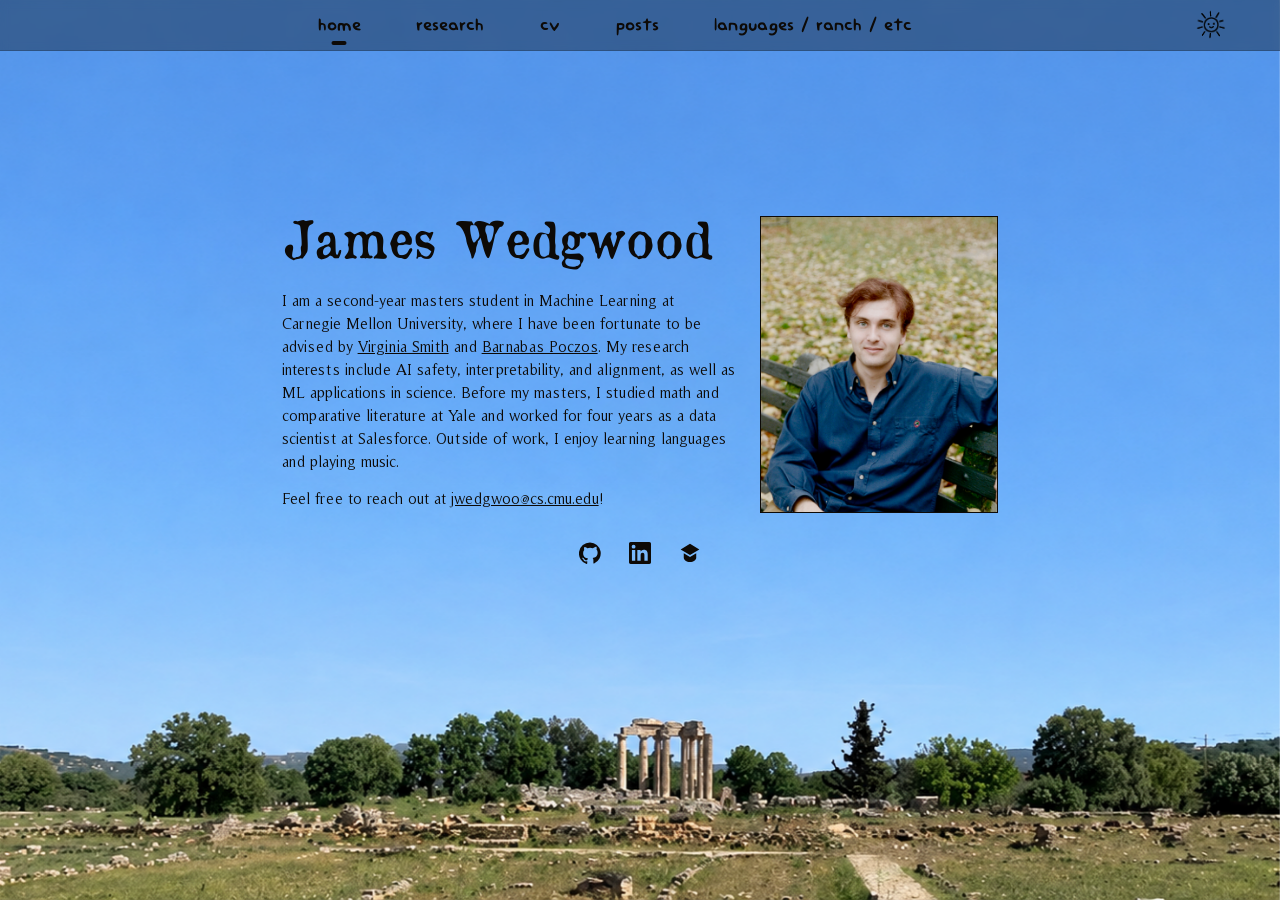
==== index.html @ c42f1ec7 "First version done" ====
<!doctype html>
<html lang="en">
  <head>
    <meta charset="utf-8">
    <meta name="viewport" content="width=device-width, initial-scale=1">
    <title>James Wedgwood</title>
    <link rel="icon" href="images/icons/favicon.ico" sizes="any">
    <link rel="icon" type="image/png" href="images/icons/favicon.png">
    <link rel="stylesheet" href="styles.css">
  </head>
  <body>
    <div class="background background-day" aria-hidden="true"></div>
    <div class="background background-night" aria-hidden="true"></div>

    <header class="site-header">
      <nav class="site-nav" aria-label="Primary navigation">
        <a class="nav-link glow-blue" href="index.html" aria-current="page">home</a>
        <a class="nav-link glow-yellow" href="research.html">research</a>
        <a class="nav-link glow-pink" href="cv.pdf" target="_blank" rel="noopener" type="application/pdf">cv</a>
        <a class="nav-link glow-orange" href="posts.html">posts</a>
        <a class="nav-link glow-green" href="languages.html">languages / ranch / etc</a>
      </nav>

      <button class="theme-toggle" type="button" aria-label="Switch to night mode" aria-pressed="false">
        <img class="theme-icon theme-icon-day" src="images/icons/sun-toggle.png" alt="">
        <img class="theme-icon theme-icon-night" src="images/icons/moon-toggle.png" alt="">
      </button>
    </header>

    <main class="home">
      <section class="intro" aria-labelledby="page-title">
        <img class="headshot" src="images/James%20Wedgwood.JPEG" alt="James Wedgwood">
        <h1 id="page-title">James Wedgwood</h1>
        <div class="intro-copy">
          <p>
            I am a second-year masters student in Machine Learning at Carnegie Mellon University,
            where I have been fortunate to be advised by <a href="https://www.cs.cmu.edu/~smithv/">Virginia Smith</a>
            and <a href="https://www.cs.cmu.edu/~bapoczos/">Barnabas Poczos</a>. My research interests include AI safety, interpretability, and alignment,
            as well as ML applications in science. Before my masters, I studied math and comparative literature at Yale
            and worked for four years as a data scientist at Salesforce.
            Outside of work, I enjoy learning languages and playing music.
          </p>
          <p>
            Feel free to reach out at <a href="mailto:jwedgwoo@cs.cmu.edu">jwedgwoo@cs.cmu.edu</a>!
          </p>
        </div>

        <div class="social-links" aria-label="Social links">
          <a class="social-link" href="https://github.com/jtbwedgwood" aria-label="GitHub">
            <svg viewBox="0 0 24 24" aria-hidden="true">
              <path d="M12 .5A12 12 0 0 0 8.2 23.9c.6.1.8-.3.8-.6v-2.2c-3.3.7-4-1.4-4-1.4-.5-1.3-1.3-1.7-1.3-1.7-1.1-.7.1-.7.1-.7 1.2.1 1.8 1.2 1.8 1.2 1.1 1.8 2.8 1.3 3.5 1 .1-.8.4-1.3.8-1.6-2.6-.3-5.4-1.3-5.4-5.9 0-1.3.5-2.4 1.2-3.2-.1-.3-.5-1.6.1-3.2 0 0 1-.3 3.3 1.2a11.4 11.4 0 0 1 6 0C18 4.8 19 5.1 19 5.1c.6 1.6.2 2.9.1 3.2.8.8 1.2 1.9 1.2 3.2 0 4.6-2.8 5.6-5.4 5.9.4.4.8 1.1.8 2.2v3.3c0 .3.2.7.8.6A12 12 0 0 0 12 .5Z"></path>
            </svg>
          </a>
          <a class="social-link" href="https://www.linkedin.com/in/james-wedgwood-a97592157/" aria-label="LinkedIn">
            <svg viewBox="0 0 24 24" aria-hidden="true">
              <path d="M20.4 20.4h-3.6v-5.7c0-1.4 0-3.1-1.9-3.1s-2.2 1.5-2.2 3v5.8H9.1V8.8h3.5v1.6h.1a3.8 3.8 0 0 1 3.4-1.9c3.7 0 4.3 2.4 4.3 5.5v6.4ZM5 7.2a2.1 2.1 0 1 1 0-4.2 2.1 2.1 0 0 1 0 4.2Zm1.8 13.2H3.2V8.8h3.6v11.6ZM22.2 0H1.8C.8 0 0 .8 0 1.8v20.4C0 23.2.8 24 1.8 24h20.4c1 0 1.8-.8 1.8-1.8V1.8c0-1-.8-1.8-1.8-1.8Z"></path>
            </svg>
          </a>
          <a class="social-link" href="https://scholar.google.com/citations?hl=en&amp;user=WwxrjTkAAAAJ" aria-label="Google Scholar">
            <svg viewBox="0 0 24 24" aria-hidden="true">
              <path d="M12 2 1.8 8.1 12 14.2l10.2-6.1L12 2Zm0 14.4L5.2 12.3v4.5c0 2.7 3 4.9 6.8 4.9s6.8-2.2 6.8-4.9v-4.5L12 16.4Z"></path>
            </svg>
          </a>
        </div>
      </section>
    </main>

    <script src="script.js"></script>
  </body>
</html>
---- styles.css ----
@font-face {
  font-family: "Old Newsprint";
  src: url("fonts/OldNewspaperTypes.ttf") format("truetype");
  font-display: swap;
}

@font-face {
  font-family: "Timeless";
  src: url("fonts/timeless/Timeless.ttf") format("truetype");
  font-display: swap;
}

@font-face {
  font-family: "Timeless";
  src: url("fonts/timeless/Timeless-Bold.ttf") format("truetype");
  font-weight: 700;
  font-display: swap;
}

@font-face {
  font-family: "Homer Simpson";
  src: url("fonts/Homer_Simpson_Revised.ttf") format("truetype");
  font-display: swap;
}

@font-face {
  font-family: "Hanzi Kaishu";
  src: url("fonts/Hanzi-Kaishu Regular/Hanzi-Kaishu Regular.ttf") format("truetype");
  font-display: swap;
}

:root {
  --text: #0d0a07;
  --header-bg: rgba(0, 0, 0, 0.35);
  --header-border: rgba(0, 0, 0, 0.16);
  --panel-border: rgba(25, 20, 15, 0.18);
  --shadow: rgba(30, 22, 12, 0.18);
  color-scheme: light;
}

body.night {
  --text: #fffaf0;
  --header-bg: rgba(255, 255, 255, 0.24);
  --header-border: rgba(255, 255, 255, 0.28);
  --panel-border: rgba(255, 255, 255, 0.22);
  --shadow: rgba(0, 0, 0, 0.38);
  color-scheme: dark;
}

body.research-page {
  --text: #1f1807;
  --header-bg: rgba(184, 136, 18, 0.36);
  --header-border: rgba(107, 77, 5, 0.2);
  --panel-border: rgba(54, 39, 5, 0.18);
  --shadow: rgba(88, 62, 5, 0.14);
  background: #fff3ba;
}

body.posts-page {
  --text: #20130a;
  --header-bg: rgba(196, 100, 20, 0.34);
  --header-border: rgba(120, 55, 8, 0.2);
  --panel-border: rgba(64, 30, 4, 0.18);
  --shadow: rgba(103, 45, 6, 0.14);
  background: #ffe2c3;
}

body.languages-page {
  --text: #102115;
  --header-bg: rgba(47, 104, 61, 0.42);
  --header-border: rgba(19, 70, 32, 0.24);
  --panel-border: rgba(24, 67, 35, 0.2);
  --shadow: rgba(24, 86, 39, 0.15);
  background: #dff1d8;
}

* {
  box-sizing: border-box;
}

html {
  min-height: 100%;
}

body {
  min-height: 100vh;
  margin: 0;
  overflow-x: hidden;
  color: var(--text);
  font-family: "Timeless", Georgia, serif;
  transition: color 900ms ease;
}

.background {
  position: fixed;
  inset: 0;
  z-index: -2;
  background-position: center;
  background-size: cover;
  transition: opacity 1200ms ease-in-out;
}

.background-day {
  background-image: url("images/Nemea_day_full.png");
  opacity: 1;
}

.background-night {
  background-image: url("images/Nemea_night_full.png");
  opacity: 0;
}

body.night .background-day {
  opacity: 0;
}

body.night .background-night {
  opacity: 1;
}

.site-header {
  position: fixed;
  top: 0;
  left: 0;
  right: 0;
  z-index: 10;
  min-height: 50px;
  display: grid;
  grid-template-columns: 1fr auto;
  align-items: center;
  gap: 14px;
  padding: 7px clamp(18px, 4vw, 54px);
  background: var(--header-bg);
  border-bottom: 1px solid var(--header-border);
  backdrop-filter: blur(4px);
  transition: background-color 900ms ease, border-color 900ms ease;
  overflow: visible;
}

.research-page .site-header::after,
.posts-page .site-header::after,
.languages-page .site-header::after {
  content: "";
  width: 36px;
  height: 36px;
}

.site-nav {
  display: flex;
  align-items: center;
  justify-content: center;
  gap: clamp(16px, 3.4vw, 50px);
  min-width: 0;
  overflow: visible;
}

.nav-link {
  position: relative;
  display: inline-flex;
  align-items: center;
  justify-content: center;
  min-height: 32px;
  padding: 0 6px;
  color: var(--text);
  font-family: "Homer Simpson", "Comic Sans MS", cursive;
  font-size: clamp(1.05rem, 1.9vw, 1.58rem);
  line-height: 1;
  text-decoration: none;
  white-space: nowrap;
  transition: color 600ms ease, transform 200ms ease;
  isolation: isolate;
  overflow: visible;
}

.nav-link::before {
  content: "";
  position: absolute;
  left: 50%;
  top: 50%;
  width: 180%;
  height: 160%;
  z-index: -1;
  opacity: 0;
  pointer-events: none;
  transform: translate(-50%, -50%) scale(0.78);
  transition: opacity 260ms ease, transform 260ms ease;
}

.nav-link:hover,
.nav-link:focus-visible {
  transform: translateY(-1px);
}

.nav-link:hover::before,
.nav-link:focus-visible::before {
  opacity: 1;
  transform: translate(-50%, -50%) scale(1);
}

.nav-link[aria-current="page"]::after {
  content: "";
  position: absolute;
  left: 50%;
  bottom: -4px;
  width: 15px;
  height: 4px;
  border-radius: 999px;
  background: currentColor;
  transform: translateX(-50%);
}

.glow-orange::before {
  background: radial-gradient(ellipse at center, rgba(255, 126, 35, 0.82) 0%, rgba(255, 126, 35, 0.42) 32%, rgba(255, 126, 35, 0.16) 56%, rgba(255, 126, 35, 0) 78%);
}

.glow-pink::before {
  background: radial-gradient(ellipse at center, rgba(255, 85, 190, 0.78) 0%, rgba(255, 85, 190, 0.42) 32%, rgba(255, 85, 190, 0.16) 56%, rgba(255, 85, 190, 0) 78%);
}

.glow-green::before {
  background: radial-gradient(ellipse at center, rgba(72, 235, 108, 0.78) 0%, rgba(72, 235, 108, 0.4) 32%, rgba(72, 235, 108, 0.15) 56%, rgba(72, 235, 108, 0) 78%);
}

.glow-yellow::before {
  background: radial-gradient(ellipse at center, rgba(255, 232, 60, 0.82) 0%, rgba(255, 232, 60, 0.42) 32%, rgba(255, 232, 60, 0.16) 56%, rgba(255, 232, 60, 0) 78%);
}

.glow-blue::before {
  background: radial-gradient(ellipse at center, rgba(72, 194, 255, 0.72) 0%, rgba(72, 194, 255, 0.38) 32%, rgba(72, 194, 255, 0.14) 56%, rgba(72, 194, 255, 0) 78%);
}

.theme-toggle {
  position: relative;
  width: 36px;
  height: 36px;
  flex: 0 0 auto;
  border: 0;
  border-radius: 0;
  background: transparent;
  box-shadow: none;
  cursor: pointer;
  padding: 0;
  transition: transform 180ms ease;
}

.theme-toggle:hover,
.theme-toggle:focus-visible {
  transform: rotate(-8deg) scale(1.05);
}

.theme-icon {
  position: absolute;
  inset: 0;
  width: 36px;
  height: 36px;
  object-fit: contain;
  filter: contrast(2.2) drop-shadow(0 0 0 currentColor);
  transition: opacity 500ms ease, transform 500ms ease, filter 800ms ease;
}

.theme-icon-day {
  opacity: 1;
}

.theme-icon-night {
  opacity: 0;
  transform: scale(0.72) rotate(18deg);
  filter: invert(1) contrast(2.2) drop-shadow(0 0 0 currentColor);
}

body.night .theme-icon-day {
  opacity: 0;
  transform: scale(0.72) rotate(-18deg);
  filter: invert(1) contrast(2.2) drop-shadow(0 0 0 currentColor);
}

body.night .theme-icon-night {
  opacity: 1;
  transform: scale(1) rotate(0);
}

.home {
  min-height: 100vh;
  display: grid;
  place-items: center;
  padding: 54px clamp(18px, 5vw, 72px) clamp(154px, 19vh, 240px);
}

.intro {
  width: min(60vw, 990px);
  min-width: 560px;
  padding: clamp(12px, 2vw, 28px);
}

h1 {
  margin: 0 0 16px;
  font-family: "Old Newsprint", Georgia, serif;
  font-size: clamp(2.6rem, 3.9vw, 4.1rem);
  font-weight: 400;
  line-height: 0.86;
  letter-spacing: 0;
}

.intro-copy {
  font-size: clamp(0.96rem, 1.18vw, 1.12rem);
  line-height: 1.5;
  margin-top: 30px;
}

.intro-copy p {
  margin: 0 0 14px;
}

.intro-copy a,
.intro-copy a:visited,
.intro-copy a:hover,
.intro-copy a:active,
.intro-copy a:focus-visible {
  color: currentColor;
  text-decoration-color: currentColor;
}

.research-copy a,
.research-copy a:visited,
.research-copy a:hover,
.research-copy a:active,
.research-copy a:focus-visible {
  color: currentColor;
  text-decoration-color: currentColor;
}

.headshot {
  float: right;
  width: min(40%, 238px);
  aspect-ratio: 4 / 5;
  margin: 0 0 14px 24px;
  object-fit: cover;
  object-position: center 20%;
  border: 1.5px solid currentColor;
}

.social-links {
  clear: both;
  display: flex;
  justify-content: center;
  align-items: center;
  gap: 22px;
  padding-top: 12px;
  margin-bottom: 0;
}

.social-link {
  display: grid;
  place-items: center;
  width: 28px;
  height: 28px;
  color: var(--text);
  text-decoration: none;
  transition: transform 180ms ease, color 600ms ease;
}

.social-link:hover,
.social-link:focus-visible {
  transform: translateY(-3px) rotate(-2deg);
}

.social-link svg {
  width: 22px;
  height: 22px;
  fill: currentColor;
}

.posts-shell {
  min-height: 100vh;
  display: grid;
  place-items: center;
  padding: 54px clamp(18px, 5vw, 72px) clamp(154px, 19vh, 240px);
}

.posts-panel {
  width: min(72vw, 1120px);
  min-width: 560px;
  padding: clamp(12px, 2vw, 28px);
}

.post-list {
  margin-top: 54px;
  padding-left: clamp(34px, 4.6vw, 72px);
}

.post-row {
  display: grid;
  grid-template-columns: 118px minmax(0, 1fr);
  align-items: baseline;
  column-gap: 26px;
}

.post-row time {
  color: #4d4944;
  font-family: "Courier New", Courier, monospace;
  font-size: clamp(0.93rem, 1.38vw, 1.22rem);
  white-space: nowrap;
}

.post-main {
  display: inline-flex;
  align-items: baseline;
  gap: 8px;
  min-width: 0;
}

.post-title,
.post-arrow {
  color: var(--text);
  transition: color 600ms ease;
}

.post-title {
  font-size: clamp(1.19rem, 1.95vw, 1.88rem);
  font-weight: 700;
  line-height: 1.1;
  white-space: nowrap;
  text-decoration: underline;
  text-decoration-thickness: 1.5px;
  text-underline-offset: 4px;
}

.post-source {
  font-size: clamp(1.19rem, 1.95vw, 1.88rem);
  line-height: 1.1;
  white-space: nowrap;
}

.post-arrow {
  display: inline-grid;
  place-items: center;
  width: 22px;
  height: 22px;
  flex: 0 0 auto;
  text-decoration: none;
  transform: translateY(-4px);
  transition: transform 180ms ease, color 600ms ease;
}

.post-arrow:hover,
.post-arrow:focus-visible {
  transform: translate(2px, -7px) rotate(-1deg);
}

.post-arrow:active {
  transform: translateY(-4px);
}

.post-arrow svg {
  width: 23px;
  height: 23px;
  fill: none;
  stroke: currentColor;
  stroke-width: 2.8;
  stroke-linecap: round;
  stroke-linejoin: round;
}

.research-shell {
  width: min(88vw, 1180px);
  margin: 0 auto;
  padding: 88px 0 64px;
}

.research-section {
  font-size: clamp(1rem, 1.12vw, 1.13rem);
  line-height: 1.52;
}

.research-section h1 {
  margin-bottom: 28px;
}

.research-entry,
.publication-entry {
  clear: both;
  margin-bottom: 42px;
}

.research-entry::after,
.publication-entry::after {
  content: "";
  display: block;
  clear: both;
}

.research-entry h2,
.publication-entry h2 {
  margin: 0 0 8px;
  font-family: "Timeless", Georgia, serif;
  font-size: clamp(1.22rem, 1.55vw, 1.52rem);
  font-weight: 700;
  line-height: 1.2;
  letter-spacing: 0;
}

.research-entry p,
.publication-entry p {
  margin: 0 0 12px;
}

.publication-entry .byline {
  margin-bottom: 4px;
}

.publication-entry .venue {
  margin-bottom: 12px;
}

.media-strip,
.media-frame {
  float: right;
  margin: 0 0 18px 30px;
}

.media-strip {
  width: min(46%, 510px);
  display: grid;
  grid-template-columns: repeat(3, minmax(0, 1fr));
  gap: 8px;
}

.media-strip img,
.media-frame img {
  display: block;
  width: 100%;
  border: 1.5px solid #0d0a07;
}

.media-frame-wide {
  width: min(36%, 400px);
}

.section-delimiter {
  display: block;
  width: min(38vw, 330px);
  margin: 18px auto 28px;
}

.byline,
.venue {
  font-size: clamp(0.9rem, 1vw, 1rem);
  line-height: 1.25;
}

.publication-heading {
  display: flex;
  flex-wrap: wrap;
  align-items: center;
  gap: 6px 10px;
  margin-bottom: 8px;
}

.publication-heading h2 {
  margin: 0;
}

.publication-links {
  display: flex;
  align-items: center;
  gap: 5px;
  margin-top: 0;
}

.publication-links .social-link {
  width: 26px;
  height: 26px;
  color: var(--text);
}

.publication-links .arxiv-link {
  width: 62px;
}

.publication-links .document-link {
  width: 32px;
  height: 32px;
}

.document-link svg {
  width: 32px;
  height: 32px;
}

.document-link {
  color: #5c8794;
}

.document-link .pdf-page,
.document-link .pdf-fold {
  fill: none;
  stroke: currentColor;
  stroke-width: 4;
  stroke-linejoin: round;
}

.document-link .pdf-label {
  fill: currentColor;
}

.document-link text {
  fill: #fff;
  font-family: Arial, Helvetica, sans-serif;
  font-size: 18px;
  font-weight: 700;
  letter-spacing: 0;
}

.publication-links img,
.arxiv-link svg,
.jstor-link svg {
  display: block;
  width: 24px;
  height: 24px;
  object-fit: contain;
}

.arxiv-wordmark {
  display: inline-flex;
  align-items: center;
  gap: 0;
  color: #000;
  font-family: "Courier New", Courier, monospace;
  font-size: 14px;
  font-weight: 700;
  letter-spacing: -1.2px;
  line-height: 1;
  white-space: nowrap;
}

.arxiv-wordmark img {
  filter: brightness(0);
  width: 22px;
  height: 22px;
  margin: -4px -4px -4px -5px;
}

.papyrus-image {
  float: right;
  width: min(26%, 210px);
  margin: -8px 4px 16px 28px;
}

.languages-shell {
  padding-bottom: 72px;
}

.languages-intro > .research-copy {
  max-width: none;
  margin: 0 0 34px;
}

.chinese-card {
  position: relative;
  min-height: 232px;
  padding: clamp(18px, 2.5vw, 32px);
  border: 0;
  outline: 0;
  background-color: #fbfcf1;
  background-image: url("images/mizige.png");
  background-position: center;
  background-size: cover;
  background-repeat: no-repeat;
  box-shadow: 0 16px 34px var(--shadow);
  overflow: hidden;
}

.language-toggle-input {
  position: absolute;
  inline-size: 1px;
  block-size: 1px;
  opacity: 0;
  pointer-events: none;
}

.language-toggle {
  position: absolute;
  top: 20px;
  right: 20px;
  display: flex;
  align-items: center;
  gap: 10px;
}

.language-flag {
  display: block;
  width: 36px;
  height: 36px;
  object-fit: cover;
  border-radius: 10px;
}

.language-switch {
  position: relative;
  width: 58px;
  height: 32px;
  cursor: pointer;
}

.language-slider {
  position: absolute;
  inset: 0;
  background: #2f73b7;
  border-radius: 999px;
  box-shadow: inset 0 1px 2px rgba(5, 25, 43, 0.24);
  transition: background-color 180ms ease, box-shadow 180ms ease;
}

.language-slider::after {
  content: "";
  position: absolute;
  top: 3px;
  left: 3px;
  width: 26px;
  height: 26px;
  background: #fffefa;
  border-radius: 50%;
  box-shadow: 0 2px 5px rgba(9, 25, 15, 0.28), inset 0 -1px 1px rgba(0, 0, 0, 0.08);
  transition: transform 180ms ease;
}

.language-toggle-input:focus-visible + .language-toggle .language-switch {
  outline: 2px solid currentColor;
  outline-offset: 3px;
}

.language-toggle-input:checked + .language-toggle .language-slider {
  background: #c8322b;
  box-shadow: inset 0 1px 2px rgba(67, 9, 8, 0.28);
}

.language-toggle-input:checked + .language-toggle .language-slider::after {
  transform: translateX(26px);
}

.language-content {
  max-width: none;
  padding-right: 0;
}

.language-content h2 {
  margin: -4px 0 10px;
  font-family: "Timeless", Georgia, serif;
  font-size: clamp(1.83rem, 2.32vw, 2.28rem);
  font-weight: 700;
  line-height: 1;
  letter-spacing: 0;
}

.language-content p {
  margin: 0 0 12px;
}

.language-content p:last-child {
  margin-bottom: 0;
}

.language-content-en p:nth-of-type(2) {
  font-weight: 700;
}

.language-content-zh {
  display: none;
  font-family: "Hanzi Kaishu", "KaiTi", "STKaiti", serif;
}

.language-content-zh p {
  font-size: clamp(1.08rem, 1.28vw, 1.28rem);
  line-height: 1.55;
}

.language-content-zh h2 {
  font-family: "Hanzi Kaishu", "KaiTi", "STKaiti", serif;
}

.language-toggle-input:checked ~ .language-content-en {
  display: none;
}

.language-toggle-input:checked ~ .language-content-zh {
  display: block;
}

.ranch-section {
  display: grid;
  grid-template-columns: minmax(0, 1fr) minmax(420px, 540px);
  align-items: start;
  gap: clamp(12px, 2.5vw, 27px);
}

.ranch-media-strip {
  display: grid;
  grid-template-columns: minmax(112px, 0.72fr) minmax(250px, 1.45fr);
  align-items: stretch;
  gap: 8px;
  margin: 0;
}

.ranch-media-strip img {
  display: block;
  width: 100%;
  height: clamp(220px, 18vw, 270px);
  object-fit: cover;
  border: 1.5px solid #0d0a07;
}

@media (max-width: 900px) {
  .site-header {
    position: sticky;
    grid-template-columns: 1fr auto;
    align-items: start;
    min-height: 0;
  }

  .site-nav {
    justify-content: flex-start;
    flex-wrap: wrap;
    gap: 6px 22px;
  }

  .nav-link {
    min-height: 28px;
    font-size: 1.18rem;
  }

  .intro {
    width: min(92vw, 760px);
    min-width: 0;
  }

  .posts-shell {
    align-items: start;
    padding-top: 34px;
  }

  .posts-panel {
    width: min(92vw, 760px);
    min-width: 0;
  }

  .post-list {
    padding-left: 0;
  }

  .research-shell {
    width: min(92vw, 760px);
    padding-top: 34px;
  }

  .media-strip,
  .media-frame,
  .papyrus-image {
    float: none;
    margin: 0 0 18px;
  }

  .media-strip,
  .media-frame-wide {
    width: 100%;
  }

  .media-frame-wide {
    width: min(82%, 400px);
  }

  .papyrus-image {
    width: min(46%, 220px);
  }
}

@media (max-width: 560px) {
  .home {
    align-items: start;
    padding: 34px 16px 42px;
  }

  .site-header {
    padding: 8px 14px;
  }

  .theme-toggle {
    width: 32px;
    height: 32px;
  }

  .theme-icon {
    width: 32px;
    height: 32px;
  }

  .research-page .site-header::after,
  .posts-page .site-header::after,
  .languages-page .site-header::after {
    width: 32px;
    height: 32px;
  }

  h1 {
    font-size: clamp(2.25rem, 10.5vw, 3rem);
  }

  .headshot {
    width: 42%;
    min-width: 122px;
    margin-left: 14px;
  }

  .posts-shell {
    padding: 28px 16px 44px;
  }

  .post-list {
    margin-top: 38px;
  }

  .post-row {
    grid-template-columns: 1fr;
    row-gap: 8px;
  }

  .post-main {
    align-items: center;
    flex-wrap: wrap;
    gap: 6px 8px;
  }

  .post-title {
    white-space: normal;
  }

  .research-shell {
    width: auto;
    padding: 28px 16px 44px;
  }

  .media-strip {
    gap: 5px;
  }

  .section-delimiter {
    width: min(58vw, 250px);
    margin: 18px auto 28px;
  }

  .chinese-card {
    min-height: 0;
    padding: 74px 16px 22px;
  }

  .language-toggle {
    top: 16px;
    right: 16px;
    gap: 8px;
  }

  .language-flag {
    width: 32px;
    height: 32px;
    border-radius: 9px;
  }

  .ranch-section {
    grid-template-columns: 1fr;
  }

  .ranch-media-strip {
    grid-template-columns: minmax(88px, 0.66fr) minmax(190px, 1.34fr);
    max-width: 560px;
  }

  .ranch-media-strip img {
    height: clamp(176px, 48vw, 250px);
  }
}
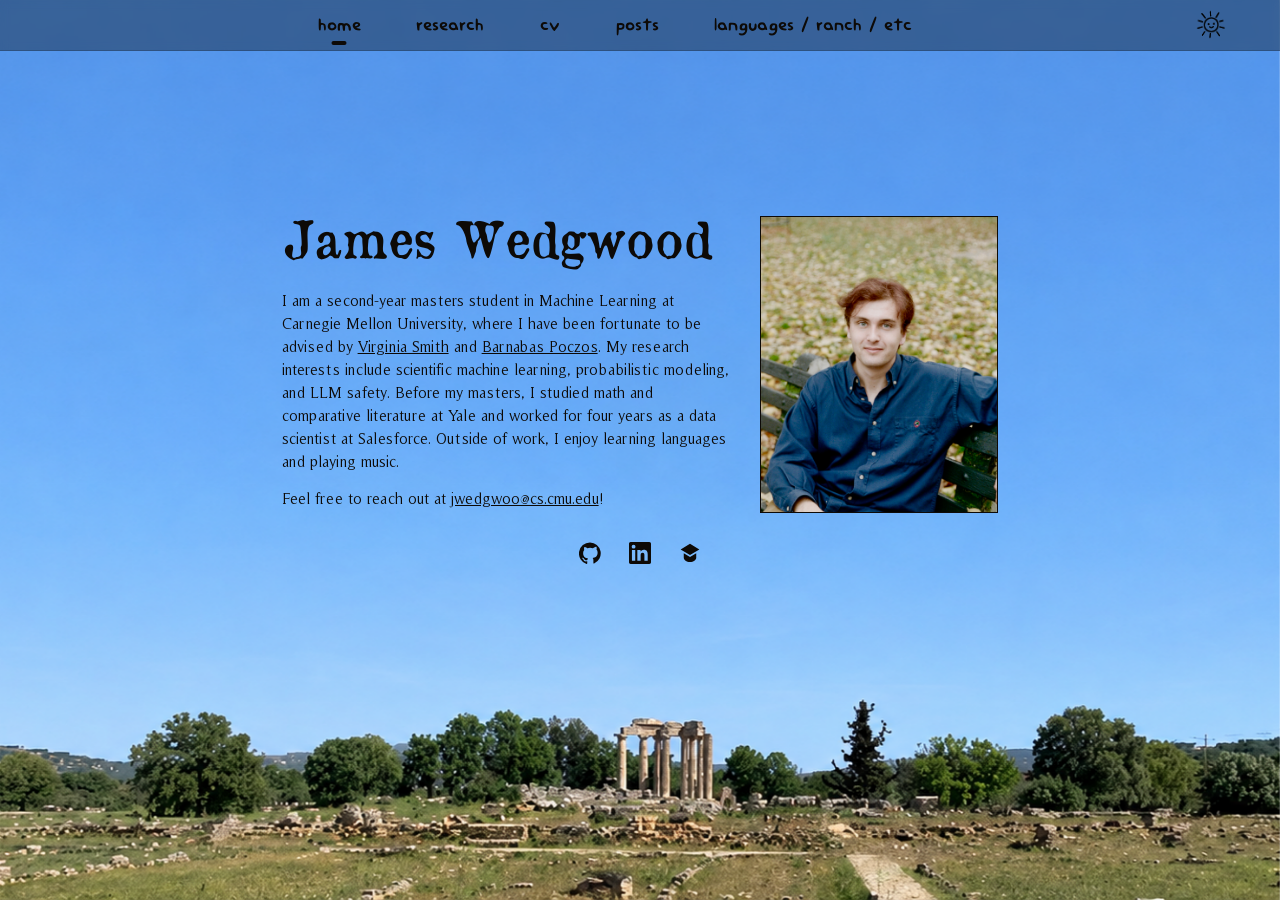
==== commit 23353779: "Update CV and copy" ====
--- a/index.html
+++ b/index.html
@@ -16,7 +16,7 @@
       <nav class="site-nav" aria-label="Primary navigation">
         <a class="nav-link glow-blue" href="index.html" aria-current="page">home</a>
         <a class="nav-link glow-yellow" href="research.html">research</a>
-        <a class="nav-link glow-pink" href="cv.pdf" target="_blank" rel="noopener" type="application/pdf">cv</a>
+        <a class="nav-link glow-pink" href="james-wedgwood-cv-2026-08.pdf" target="_blank" rel="noopener" type="application/pdf">cv</a>
         <a class="nav-link glow-orange" href="posts.html">posts</a>
         <a class="nav-link glow-green" href="languages.html">languages / ranch / etc</a>
       </nav>
@@ -35,8 +35,8 @@
           <p>
             I am a second-year masters student in Machine Learning at Carnegie Mellon University,
             where I have been fortunate to be advised by <a href="https://www.cs.cmu.edu/~smithv/">Virginia Smith</a>
-            and <a href="https://www.cs.cmu.edu/~bapoczos/">Barnabas Poczos</a>. My research interests include AI safety, interpretability, and alignment,
-            as well as ML applications in science. Before my masters, I studied math and comparative literature at Yale
+            and <a href="https://www.cs.cmu.edu/~bapoczos/">Barnabas Poczos</a>. My research interests include scientific machine learning,
+            probabilistic modeling, and LLM safety. Before my masters, I studied math and comparative literature at Yale
             and worked for four years as a data scientist at Salesforce.
             Outside of work, I enjoy learning languages and playing music.
           </p>
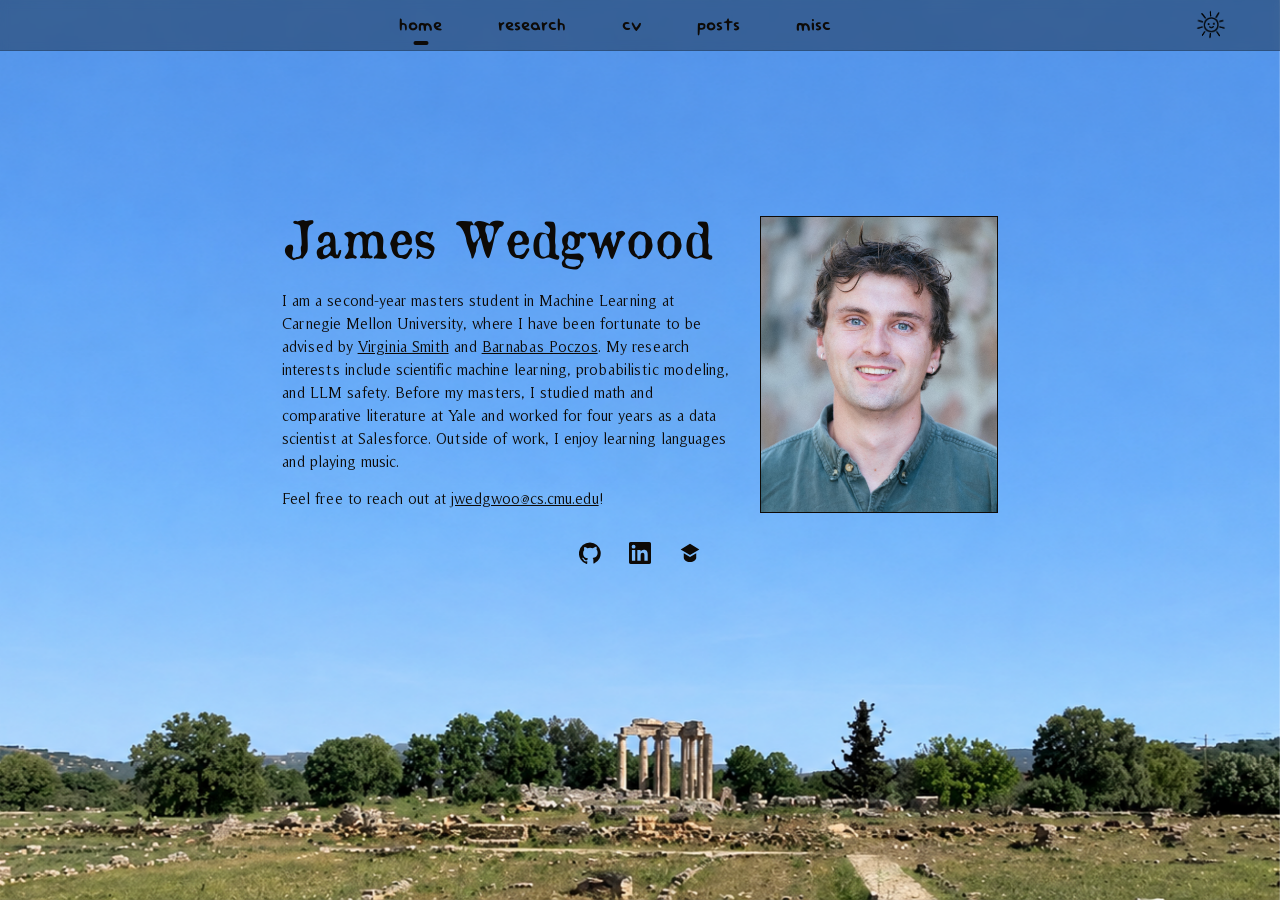
==== commit 4b0ea89d: "Update navigation and publication details" ====
--- a/index.html
+++ b/index.html
@@ -18,7 +18,7 @@
         <a class="nav-link glow-yellow" href="research.html">research</a>
         <a class="nav-link glow-pink" href="james-wedgwood-cv-2026-08.pdf" target="_blank" rel="noopener" type="application/pdf">cv</a>
         <a class="nav-link glow-orange" href="posts.html">posts</a>
-        <a class="nav-link glow-green" href="languages.html">languages / ranch / etc</a>
+        <a class="nav-link glow-green" href="languages.html">misc</a>
       </nav>
 
       <button class="theme-toggle" type="button" aria-label="Switch to night mode" aria-pressed="false">
--- a/styles.css
+++ b/styles.css
@@ -395,6 +395,10 @@
   column-gap: 26px;
 }
 
+.post-row + .post-row {
+  margin-top: 28px;
+}
+
 .post-row time {
   color: #4d4944;
   font-family: "Courier New", Courier, monospace;
@@ -409,8 +413,7 @@
   min-width: 0;
 }
 
-.post-title,
-.post-arrow {
+.post-title {
   color: var(--text);
   transition: color 600ms ease;
 }
@@ -419,46 +422,208 @@
   font-size: clamp(1.19rem, 1.95vw, 1.88rem);
   font-weight: 700;
   line-height: 1.1;
-  white-space: nowrap;
   text-decoration: underline;
   text-decoration-thickness: 1.5px;
   text-underline-offset: 4px;
+}
+
+body.post-page {
+  --text: #111;
+  --header-bg: rgba(222, 130, 53, 0.92);
+  --header-border: rgba(91, 42, 5, 0.25);
+  background: #fff;
+  color: #111;
+}
+
+.article-shell {
+  width: min(60vw, 880px);
+  margin: 0 auto;
+  padding: 112px 0 96px;
+}
+
+.article-header {
+  margin-bottom: clamp(46px, 6vw, 76px);
+}
+
+.article-header h1 {
+  max-width: 820px;
+  margin-bottom: 22px;
+  font-size: clamp(3rem, 4vw, 3.7rem);
+  line-height: 0.94;
+}
+
+.article-meta {
+  margin: 0;
+  color: #4d4944;
+  font-family: "Courier New", Courier, monospace;
+  font-size: 0.98rem;
+}
+
+.article-body {
+  font-size: clamp(1.05rem, 1.22vw, 1.2rem);
+  line-height: 1.66;
+}
+
+.article-body p {
+  margin: 0 0 1.35em;
+}
+
+.article-body a,
+.article-body a:visited,
+.article-body a:hover,
+.article-body a:active,
+.article-body a:focus-visible {
+  color: #111;
+  text-decoration-color: #111;
+  text-decoration-thickness: 1px;
+  text-underline-offset: 3px;
+}
+
+.article-body h2 {
+  margin: 2.25em 0 0.8em;
+  font-family: "Timeless", Georgia, serif;
+  font-size: clamp(1.9rem, 2.8vw, 2.75rem);
+  line-height: 1.08;
+}
+
+.article-body h3 {
+  margin: 1.9em 0 0.65em;
+  font-family: "Timeless", Georgia, serif;
+  font-size: clamp(1.35rem, 1.8vw, 1.72rem);
+  line-height: 1.15;
+}
+
+.article-body ul {
+  margin: 1.6em 0 2em;
+  padding-left: 1.4em;
+}
+
+.article-body li {
+  margin-bottom: 0.78em;
+  padding-left: 0.25em;
+}
+
+.article-body li::marker {
+  color: #bf641f;
+}
+
+.article-takeaways {
+  margin: 2.25em 0 3em;
+  padding: 1.25em 1.5em 0.9em;
+  border-left: 4px solid #d6782e;
+  background: #faf5f0;
+}
+
+.article-takeaways p {
+  margin-bottom: 0.65em;
+  font-weight: 700;
+}
+
+.article-takeaways ul {
+  margin-top: 0;
+  margin-bottom: 0;
+}
+
+.article-figure {
+  width: 100%;
+  margin: 2.8em auto 3.1em;
+}
+
+.article-figure img {
+  display: block;
+  width: 100%;
+  height: auto;
+  background: #fff;
+}
+
+.article-figure figcaption,
+.article-table caption {
+  margin-top: 1em;
+  color: #3f3b37;
+  font-size: 0.88em;
+  line-height: 1.45;
+  text-align: center;
+}
+
+.article-table-wrap {
+  margin: 2.3em 0 2.8em;
+  overflow-x: auto;
+}
+
+.article-table {
+  width: 100%;
+  border-collapse: collapse;
+  font-size: 0.94em;
+}
+
+.article-table th,
+.article-table td {
+  padding: 0.65em 0.75em;
+  border-bottom: 1px solid #bbb5ae;
+  text-align: left;
+  vertical-align: top;
+}
+
+.article-table thead th {
+  border-top: 2px solid #111;
+  border-bottom: 2px solid #111;
+  font-weight: 700;
+}
+
+.article-table tbody tr:last-child td {
+  border-bottom: 2px solid #111;
+}
+
+.article-table caption {
+  caption-side: bottom;
+  padding-top: 0.3em;
+}
+
+.endnote-ref {
+  font-size: 0.72em;
+  font-weight: 700;
+  line-height: 0;
+  vertical-align: super;
+}
+
+.endnote-ref a::before {
+  content: "[";
+}
+
+.endnote-ref a::after {
+  content: "]";
+}
+
+.endnotes {
+  margin-top: 4.5em;
+  padding-top: 2em;
+  border-top: 2px solid #111;
+}
+
+.endnotes h2 {
+  margin-top: 0;
+}
+
+.endnotes ol {
+  padding-left: 1.35em;
+  font-size: 0.88em;
+  line-height: 1.55;
+}
+
+.endnotes li {
+  margin-bottom: 1.2em;
+  padding-left: 0.35em;
+}
+
+.endnote-back {
+  margin-left: 0.35em;
+  text-decoration: none;
 }
 
 .post-source {
   font-size: clamp(1.19rem, 1.95vw, 1.88rem);
   line-height: 1.1;
   white-space: nowrap;
-}
-
-.post-arrow {
-  display: inline-grid;
-  place-items: center;
-  width: 22px;
-  height: 22px;
-  flex: 0 0 auto;
-  text-decoration: none;
-  transform: translateY(-4px);
-  transition: transform 180ms ease, color 600ms ease;
-}
-
-.post-arrow:hover,
-.post-arrow:focus-visible {
-  transform: translate(2px, -7px) rotate(-1deg);
-}
-
-.post-arrow:active {
-  transform: translateY(-4px);
-}
-
-.post-arrow svg {
-  width: 23px;
-  height: 23px;
-  fill: none;
-  stroke: currentColor;
-  stroke-width: 2.8;
-  stroke-linecap: round;
-  stroke-linejoin: round;
 }
 
 .research-shell {
@@ -843,6 +1008,11 @@
     min-width: 0;
   }
 
+  .article-shell {
+    width: min(84vw, 760px);
+    padding-top: 62px;
+  }
+
   .post-list {
     padding-left: 0;
   }
@@ -914,6 +1084,26 @@
     padding: 28px 16px 44px;
   }
 
+  .article-shell {
+    width: auto;
+    padding: 44px 18px 64px;
+  }
+
+  .article-header h1 {
+    font-size: clamp(2.55rem, 13vw, 3.7rem);
+  }
+
+  .article-body {
+    font-size: 1.04rem;
+    line-height: 1.62;
+  }
+
+  .article-takeaways {
+    margin-left: -6px;
+    margin-right: -6px;
+    padding: 1.1em 1.1em 0.7em;
+  }
+
   .post-list {
     margin-top: 38px;
   }
